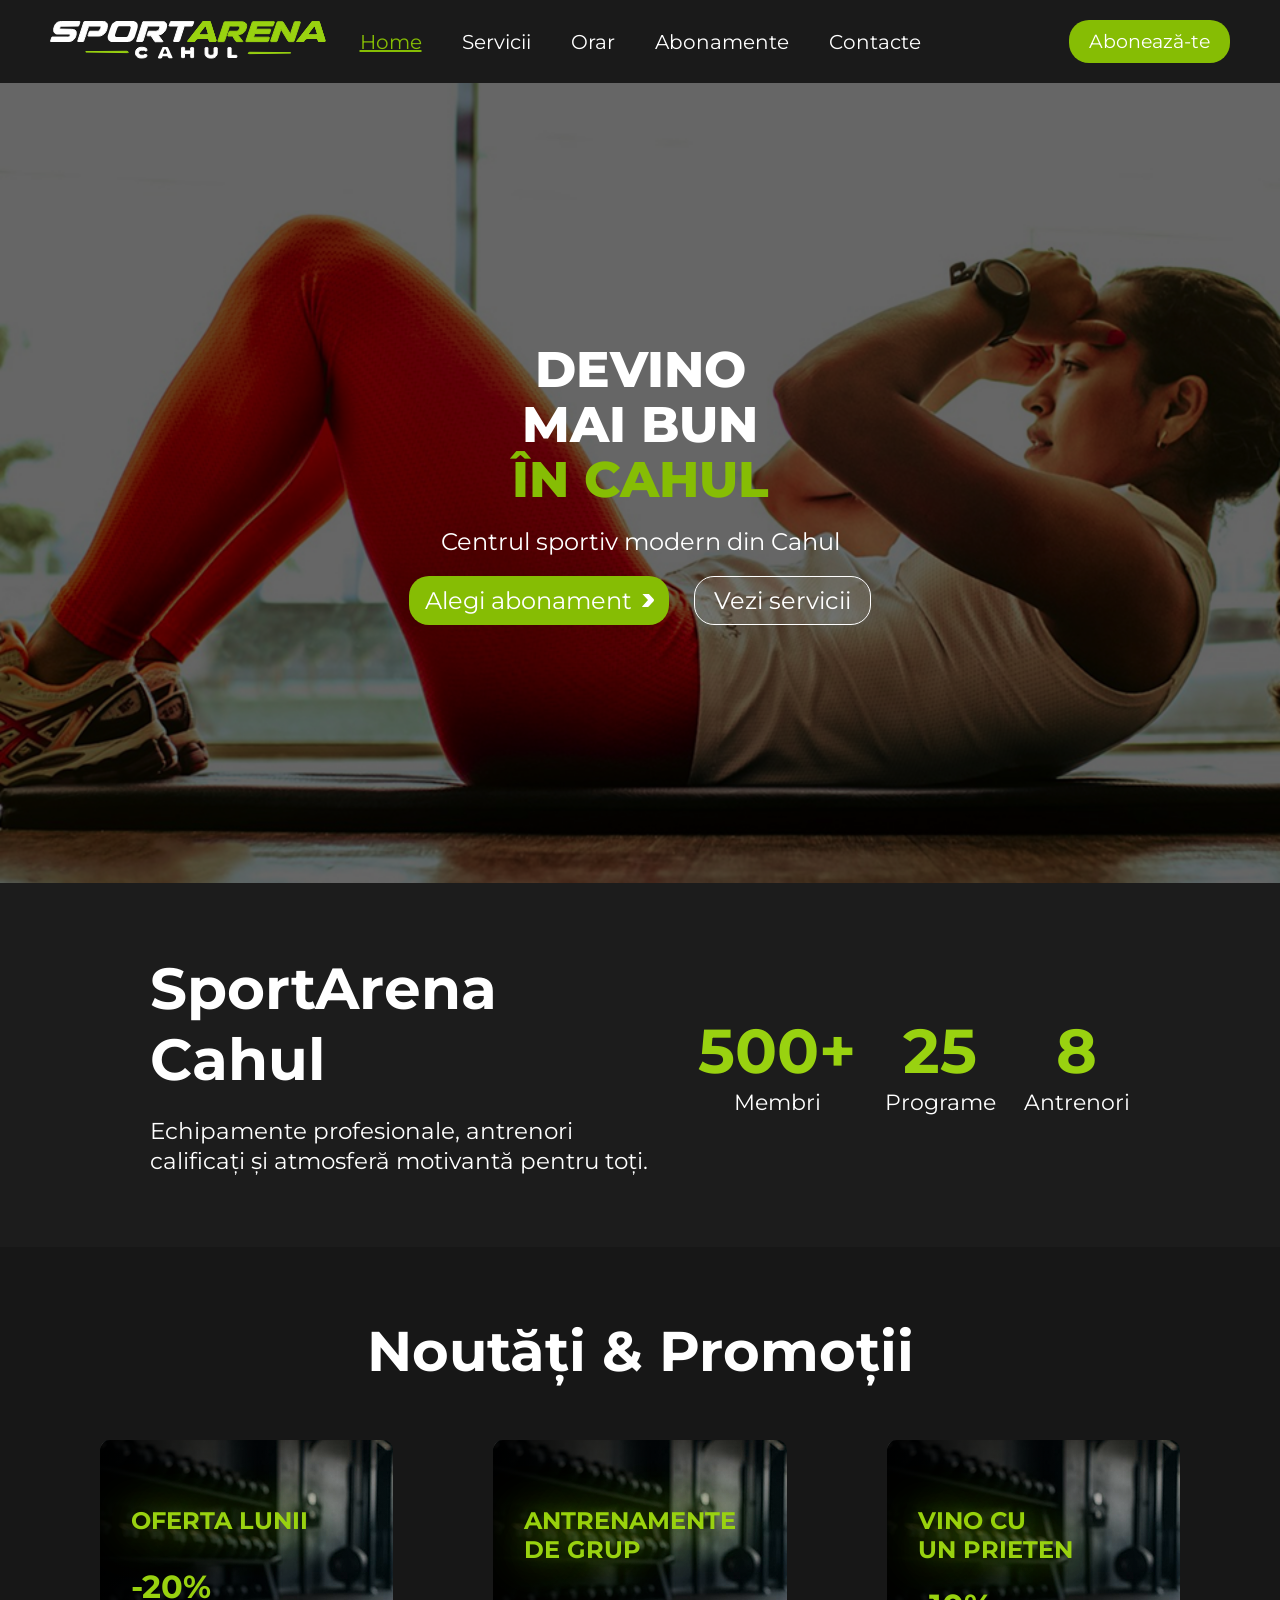
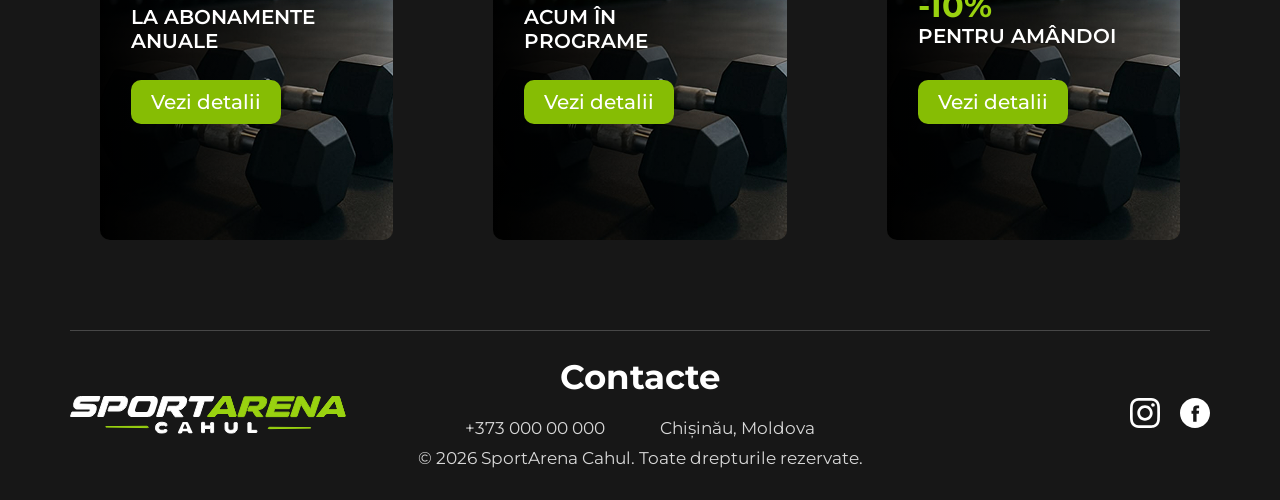
==== index.html @ 08beceee "Add files via upload" ====
<!DOCTYPE html>
<html lang="ro">
<head>
    <meta charset="UTF-8">
    <meta name="viewport" content="width=device-width, initial-scale=1.0">
    <title>SportArena Cahul</title>
    <link rel="stylesheet" href="../style/style-index.css">
    <link rel="icon" type="image/svg+xml" href="../assets/favicon.svg">

</head>
<body>

    <header>
    <nav class="navbar">

        <div class="logo">
            <img src="../assets/logo.svg" alt="SportArena Logo">
        </div>

        <ul class="menu">
            <li><a href="../index.html" class="btn-home">Home</a></li>
            <li><a href="../pages/servicii.html">Servicii</a></li>
            <li><a href="../pages/orar.html">Orar</a></li>
            <li><a href="../pages/abonamente.html">Abonamente</a></li>
            <li><a href="../pages/contacte.html">Contacte</a></li>
        </ul>

        <div class="button-container">
            <a href="../pages/abonamente.html" class="btn">
                Abonează-te
            </a>
        </div>

    </nav>
</header>

    <main>

        <section class="hero">

            <img src="../assets/home-baner.jpg" alt="Fitness">

            <div class="overlay"></div>

        <div class="hero-content">
                <h1>
                    DEVINO <br>
                    MAI BUN <br>
                </h1>
                <h1 class="verde-h1">
                    ÎN CAHUL
                </h1>

                <p class="text">Centrul sportiv modern din Cahul</p>

            <div class="hero-buttons">
                <a href="../pages/abonamente.html" class="btn btn-primary">
                    <span>Alegi abonament</span>
                    <img src="../assets/Vector.svg" alt="Arrow">
                </a>

                <a href="pages/servicii.html" class="btn btn-secondary">
                    Vezi servicii
                </a>
            </div>
        </div>

        </section>

        <section id="about">

    <div class="about-text">
        <h2>SportArena Cahul</h2>

        <p>
            Echipamente profesionale, antrenori calificați și
            atmosferă motivantă pentru toți.
        </p>
    </div>

    <div class="stat">
        <h3>500+</h3>
        <p>Membri</p>
    </div>

    <div class="stat">
        <h3>25</h3>
        <p>Programe</p>
    </div>

    <div class="stat">
        <h3>8</h3>
        <p>Antrenori</p>
    </div>

</section>

        <section id="noutati">

    <h2>Noutăți & Promoții</h2>

    <div class="cards">

        <article class="card card-1">

            <img src="../assets/home-card.jpg" alt="Oferta Lunii">

            <h3>OFERTA LUNII</h3>

            <div class="card-text">
                <div class="discount">-20%</div>

                <div class="description">
                    LA ABONAMENTE <br>
                    ANUALE
                </div>
            </div>

            <a href="../pages/abonamente.html">
                <button>Vezi detalii</button>
            </a>

        </article>

        <article class="card card-2">

            <img src="../assets/home-card.jpg" alt="Antrenamente">

                <h3>
                    ANTRENAMENTE <br>
                    DE GRUP
                </h3>

                <div class="card-text">

                    <div class="description">
                        ACUM ÎN <br>
                        PROGRAME
                    </div>

                </div>

                <a href="../pages/abonamente.html">
                    <button>Vezi detalii</button>
                </a>

        </article>

        <article class="card card-3">

            <img src="../assets/home-card.jpg" alt="Promoție">

            <h3>
                VINO CU <br>
                UN PRIETEN
            </h3>

            <div class="card-text">

                <div class="discount">-10%</div>

                <div class="description">
                    PENTRU AMÂNDOI
                </div>

            </div>

            <a href="../pages/abonamente.html">
                <button>Vezi detalii</button>
            </a>
        </article>

    </div>

</section>

    </main>

    <footer>

    <div class="footer-logo">

        <img src="../assets/logo.svg" alt="SportArena Logo">

    </div>

    <div class="footer-contact">

        <h3>Contacte</h3>

        <div class="footer-info">
            <p>+373 000 00 000</p>
            <p>Chișinău, Moldova</p>
        </div>

        <p>
            © 2026 SportArena Cahul.
            Toate drepturile rezervate.
        </p>

    </div>

    <div class="footer-social">

        <a href="#" class="inst" aria-label="Instagram">
            <svg width="30" height="30" viewBox="0 0 30 30" fill="none" xmlns="http://www.w3.org/2000/svg">
            <path d="M15.0011 0C10.9273 0 10.416 0.0178128 8.81603 0.0906253C7.21914 0.16375 6.12913 0.416563 5.17537 0.7875C4.18879 1.17063 3.35191 1.68313 2.51815 2.51719C1.68377 3.35094 1.17126 4.18781 0.786883 5.17406C0.415004 6.12812 0.161877 7.21844 0.090001 8.81469C0.0187502 10.4147 0 10.9262 0 15C0 19.0737 0.0181255 19.5834 0.0906262 21.1834C0.164065 22.7803 0.41688 23.8703 0.787508 24.8241C1.17095 25.8106 1.68346 26.6475 2.51753 27.4813C3.35097 28.3156 4.18786 28.8294 5.1738 29.2125C6.12819 29.5834 7.21851 29.8363 8.81509 29.9094C10.4151 29.9822 10.9261 30 14.9995 30C19.0736 30 19.5833 29.9822 21.1833 29.9094C22.7802 29.8363 23.8715 29.5834 24.8259 29.2125C25.8121 28.8294 26.6478 28.3156 27.4812 27.4813C28.3156 26.6475 28.8281 25.8106 29.2125 24.8244C29.5812 23.8703 29.8344 22.78 29.9094 21.1838C29.9813 19.5837 30 19.0737 30 15C30 10.9262 29.9813 10.415 29.9094 8.815C29.8344 7.21812 29.5812 6.12812 29.2125 5.17437C28.8281 4.18781 28.3156 3.35094 27.4812 2.51719C26.6468 1.68281 25.8125 1.17031 24.825 0.7875C23.8687 0.416563 22.7781 0.16375 21.1812 0.0906253C19.5811 0.0178128 19.0718 0 14.9967 0H15.0011ZM13.6555 2.70312C14.0548 2.7025 14.5005 2.70312 15.0011 2.70312C19.0061 2.70312 19.4808 2.7175 21.0624 2.78938C22.5249 2.85625 23.3187 3.10063 23.8474 3.30594C24.5474 3.57781 25.0465 3.90281 25.5712 4.42781C26.0962 4.95281 26.4212 5.45281 26.6937 6.15281C26.899 6.68094 27.1437 7.47469 27.2103 8.93719C27.2822 10.5184 27.2978 10.9934 27.2978 14.9966C27.2978 18.9997 27.2822 19.4747 27.2103 21.0559C27.1434 22.5184 26.899 23.3122 26.6937 23.8403C26.4218 24.5403 26.0962 25.0388 25.5712 25.5634C25.0462 26.0884 24.5478 26.4134 23.8474 26.6853C23.3193 26.8916 22.5249 27.1353 21.0624 27.2022C19.4811 27.2741 19.0061 27.2897 15.0011 27.2897C10.9957 27.2897 10.521 27.2741 8.93978 27.2022C7.47727 27.1347 6.68351 26.8903 6.15444 26.685C5.45443 26.4131 4.95443 26.0881 4.42942 25.5631C3.90442 25.0381 3.57941 24.5394 3.30691 23.8391C3.1016 23.3109 2.85691 22.5172 2.79034 21.0547C2.71847 19.4734 2.70409 18.9984 2.70409 14.9928C2.70409 10.9872 2.71847 10.5147 2.79034 8.93344C2.85722 7.47094 3.1016 6.67719 3.30691 6.14844C3.57879 5.44844 3.90442 4.94844 4.42942 4.42344C4.95443 3.89844 5.45443 3.57344 6.15444 3.30094C6.6832 3.09469 7.47727 2.85094 8.93978 2.78375C10.3235 2.72125 10.8598 2.7025 13.6555 2.69938V2.70312Z" fill="currentColor"/>
            <path d="M22.9758 5.1569C22.6198 5.1569 22.2717 5.26249 21.9757 5.4603C21.6797 5.65812 21.449 5.93927 21.3127 6.26822C21.1765 6.59716 21.1409 6.95911 21.2104 7.3083C21.2799 7.65748 21.4514 7.97821 21.7032 8.22992C21.955 8.48163 22.2758 8.65301 22.625 8.72239C22.9742 8.79178 23.3362 8.75604 23.6651 8.61971C23.994 8.48337 24.275 8.25257 24.4728 7.95648C24.6705 7.66038 24.7759 7.31231 24.7758 6.95628C24.7758 5.96253 23.9696 5.1569 22.9758 5.1569Z" fill="currentColor"/>
            <path fill-rule="evenodd" clip-rule="evenodd" d="M14.9688 7.26003C10.7147 7.26003 7.26563 10.7091 7.26563 14.9632C7.26563 19.2172 10.7147 22.6647 14.9688 22.6647C19.2229 22.6647 22.6711 19.2172 22.6711 14.9632C22.6711 10.7091 19.2229 7.26003 14.9688 7.26003ZM15 19.9219C17.7183 19.9219 19.9219 17.7183 19.9219 15C19.9219 12.2818 17.7183 10.0782 15 10.0782C12.2817 10.0782 10.0781 12.2818 10.0781 15C10.0781 17.7183 12.2817 19.9219 15 19.9219Z" fill="currentColor"/>
            </svg>
        </a>

        <a href="#" class="fb" aria-label="Facebook">
            <svg width="30" height="30" viewBox="0 0 30 30" fill="none" xmlns="http://www.w3.org/2000/svg">
            <path fill-rule="evenodd" clip-rule="evenodd" d="M0 15C0 6.71573 6.71573 0 15 0C23.2843 0 30 6.71573 30 15C30 23.2843 23.2843 30 15 30C6.71573 30 0 23.2843 0 15ZM16.5635 23.8197V15.6589H18.8162L19.1147 12.8466H16.5635L16.5673 11.4391C16.5673 10.7056 16.637 10.3126 17.6905 10.3126H19.0988V7.5H16.8457C14.1395 7.5 13.1869 8.86425 13.1869 11.1585V12.8469H11.5V15.6592H13.1869V23.8197H16.5635Z" fill="currentColor"/>
            </svg>
        </a>

    </div>

</footer>

</body>
</html>
---- style/style-index.css ----
/* верхушка */
@import url('https://fonts.googleapis.com/css2?family=Montserrat:wght@300;400;500;600;700;800&display=swap');

:root {
    --color-primary: #D9FF3F;
    --color-secondary: white;
    --font-main: 'Montserrat', sans-serif;
}

* {
    margin: 0;
    padding: 0;
    box-sizing: border-box;
}

body {
    font-family: var(--font-main);
    font-variant-ligatures: no-contextual;
    font-feature-settings: "calt" 0, "clig" 0;
}

html,
body {
    margin: 0;
    padding: 0;
    background-color: #171717;
}

header {
    background-color: #1A1A1A;

    position: sticky;
    top: 0;
    z-index: 1000;

    background-color: #1A1A1A;
}

.navbar {
    display: grid;
    grid-template-columns: 1fr auto 1fr;
    align-items: center;

    padding: 20px 50px;
}

.logo {
    justify-self: start;
}

.menu {
    display: flex;
    gap: 40px;
    list-style: none;
    justify-self: center;
}

.button-container {
    background-color: #86BD04;
    padding: 10px 20px;
    border-radius: 20px;
    justify-self: end;

    transition: 0.3s;
}

.button-container:hover {
    background-color: #74A400;
}

.btn {
    justify-self: end;
    text-decoration: none;
    color: white;
    font-family: var(--font-main);
    font-weight: 400;
    font-size: 19px;
}

.menu a {
    text-decoration: none;
    color: var(--color-secondary);
    font-family: var(--font-main);
    font-weight: 400;
    font-size: 20px;

    transition: 0.3s;
}

.menu a:hover {
    color: var(--color-primary);
}

.menu a.btn-home {
    color: #86BD04;
    text-decoration: underline;
}

/* фотка с затемнением и текстом */

.hero {
    position: relative;
    width: 100%;
    height: 800px;
    overflow: hidden;
}

.hero img {
    width: 100%;
    height: 100%;
    object-fit: cover;
    display: block;
}

.overlay {
    position: absolute;
    inset: 0;
    background-color: rgba(0, 0, 0, 0.6);
}

.hero-content {
    position: absolute;
    inset: 0;
    z-index: 2;

    display: flex;
    flex-direction: column;
    justify-content: center;
    align-items: center;

    text-align: center;
}

.hero-content h1 {
    color: white;
    font-family: var(--font-main);
    font-size: 50px;
    font-weight: 800;
    line-height: 1.1;
    margin: 0;
}

.hero-content .verde-h1 {
    color: #86BD04;
}

.hero-content .text {
    color: var(--color-secondary);
    font-family: var(--font-main);
    font-size: 24px;
    font-weight: 400;

    padding: 0;
    margin-top: 20px;
}

/* кнопки на банере в начале */

.hero-buttons {
    display: flex;
    justify-content: center;
    gap: 25px;

    margin-top: 20px;
}

.hero-buttons .btn {
    text-decoration: none;
    display: flex;
    align-items: center;
    justify-content: center;
    gap: 10px;
    font-family: var(--font-main);
    font-size: 24px;
    font-weight: 400;

    transition: 0.3s;
}

.btn-primary {
    width: 260px;
    height: 49px;

    background-color: #86BD04;
    color: white;

    border-radius: 20px;
}

.btn-primary:hover {
    background-color: #74A400;
}

.btn-primary img {
    width: 12px;
    height: 13px;
}

.btn-secondary {
    width: 177px;
    height: 49px;

    background-color: rgba(255, 255, 255, 0.1);
    color: white;

    border: 0.5px solid white;
    border-radius: 20px;
}

.btn-secondary:hover {
    background-color: rgba(255, 255, 255, 0.2);
}

/* про спорт арена */

#about {
    background: #1c1c1c;

    display: flex;
    justify-content: space-between;
    align-items: center;

    padding: 70px 150px;
}

#about div:first-child {
    max-width: 520px;
}

#about h2 {
    color: white;

    font-size: 58px;
    font-weight: 700;

    margin-bottom: 22px;
}

#about p {
    color: white;

    font-size: 23px;
    line-height: 1.3;
}

#about h3 {
    color: #99D210;

    font-size: 62px;
    font-weight: 700;

    text-align: center;
}

#about div:not(:first-child) p {
    text-align: center;
    font-size: 22px;
}

/* заголовок нового блока с карточками */

#noutati {
    background: #171717;

    padding: 70px 100px 90px;
}

#noutati h2 {
    text-align: center;

    color: white;

    font-size: 56px;
    font-weight: 700;

    margin-bottom: 55px;
}

/* карточки с скидками */

.card-text {
    position: absolute;

    top: 164px;
    left: 31px;

    display: flex;
    flex-direction: column;

    gap: 0;
}

.discount {
    color: #99D210;

    font-size: 32px;
    font-weight: 700;

    line-height: 1;
}

.description {
    margin-top: 2px;

    color: #FFFFFF;

    font-size: 20px;
    font-weight: 600;

    text-transform: uppercase;

    line-height: 1.2;
}

.cards {
    display: flex;
    justify-content: center;
    gap: 100px;

}

.card-1 .card-text {
    top: 131px; /* 66 + 24 + 41 */
    left: 31px;
}

.card-1 a {
    top: 235px;
}

.card-2 .card-text {
    top: 130px;
    left: 31px;
}

.card-2 a {
    top: 248px;
}

.card-3 .card-text {
    position: absolute;
    top: 150px;
    left: 31px;
}

.card-3 .discount {
    font-size: 32px;
    font-weight: 700;
    color: #99D210;
    line-height: 1;
}

.card-3 .description {
    margin-top: 2px;
    font-size: 20px;
    font-weight: 600;
    color: white;
    text-transform: uppercase;
}

.card-2 .description {
    margin-top: 35px;
}


.cards article {
    position: relative;

    width: 330px;
    height: 400px;

    overflow: hidden;
    border-radius: 10px;

    transition: 0.3s;
}

.cards article:hover {
    filter: drop-shadow(0px 0px 30px rgba(153, 210, 16, 0.2));
}

.cards article img {
    width: 100%;
    height: 100%;

    object-fit: cover;

    display: block;
}

.cards article::before {
    content: "";

    position: absolute;
    inset: 0;

    background: linear-gradient(
        267deg,
        rgba(31, 31, 31, 0) 0%,
        rgba(0, 0, 0, 1) 100%
    );
}

.cards article h3 {
    position: absolute;

    top: 66px;
    left: 31px;

    color: #99D210;

    font-size: 24px;
    font-weight: 700;

    text-shadow: 0px 0px 48px #99D210;
}

.cards article p {
    position: absolute;

    top: 164px;
    left: 31px;

    color: white;

    font-size: 20px;
    font-weight: 600;

    line-height: normal;
}

.cards article p .green {
    color: #99D210;

    font-size: 32px;
    font-weight: 700;
}

.cards article a {
    position: absolute;
    top: 240px;
    left: 31px;
}

.cards article button {
    width: 150px;
    height: 44px;

    border: none;
    border-radius: 10px;

    background: #86BD04;

    color: white;

    font-family: var(--font-main);
    font-size: 20px;
    font-weight: 500;

    cursor: pointer;

    transition: 0.3s;
}

.cards article button:hover {
    background: #74A400;
}

/* подвал */

footer h3 {
    color: white;

    text-align: center;

    font-size: 34px;

    margin-bottom: 15px;
}

footer p {
    color: #d8d8d8;

    text-align: center;

    font-size: 17px;

    margin: 5px 0;
}

footer img {
    display: block;
}

footer div:last-child {
    display: flex;

    gap: 20px;

    align-items: center;
}

footer::before {
    content: "";
    position: absolute;
    top: 0;
    left: 70px;
    right: 70px;
    height: 1px;
    background: #474747;
}

.footer-contact {
    position: absolute;
    left: 50%;
    transform: translateX(-50%);
    text-align: center;
}

footer {
    background: #171717;
    position: relative;

    border-top: 1px solid #474747;

    display: flex;

    justify-content: space-between;
    align-items: center;

    padding: 30px 100px;
    padding: 30px 70px;

    min-height: 170px;
    padding: 35px 70px;

    border-top: none;
}

.footer-info {
    display: flex;
    justify-content: center;
    align-items: center;
    gap: 55px;

    margin-top: 20px 0;
}

.inst,
.fb {
    color: white;
    transition: color 0.3s;
}

.inst:hover,
.fb:hover {
    color: var(--color-primary);
}
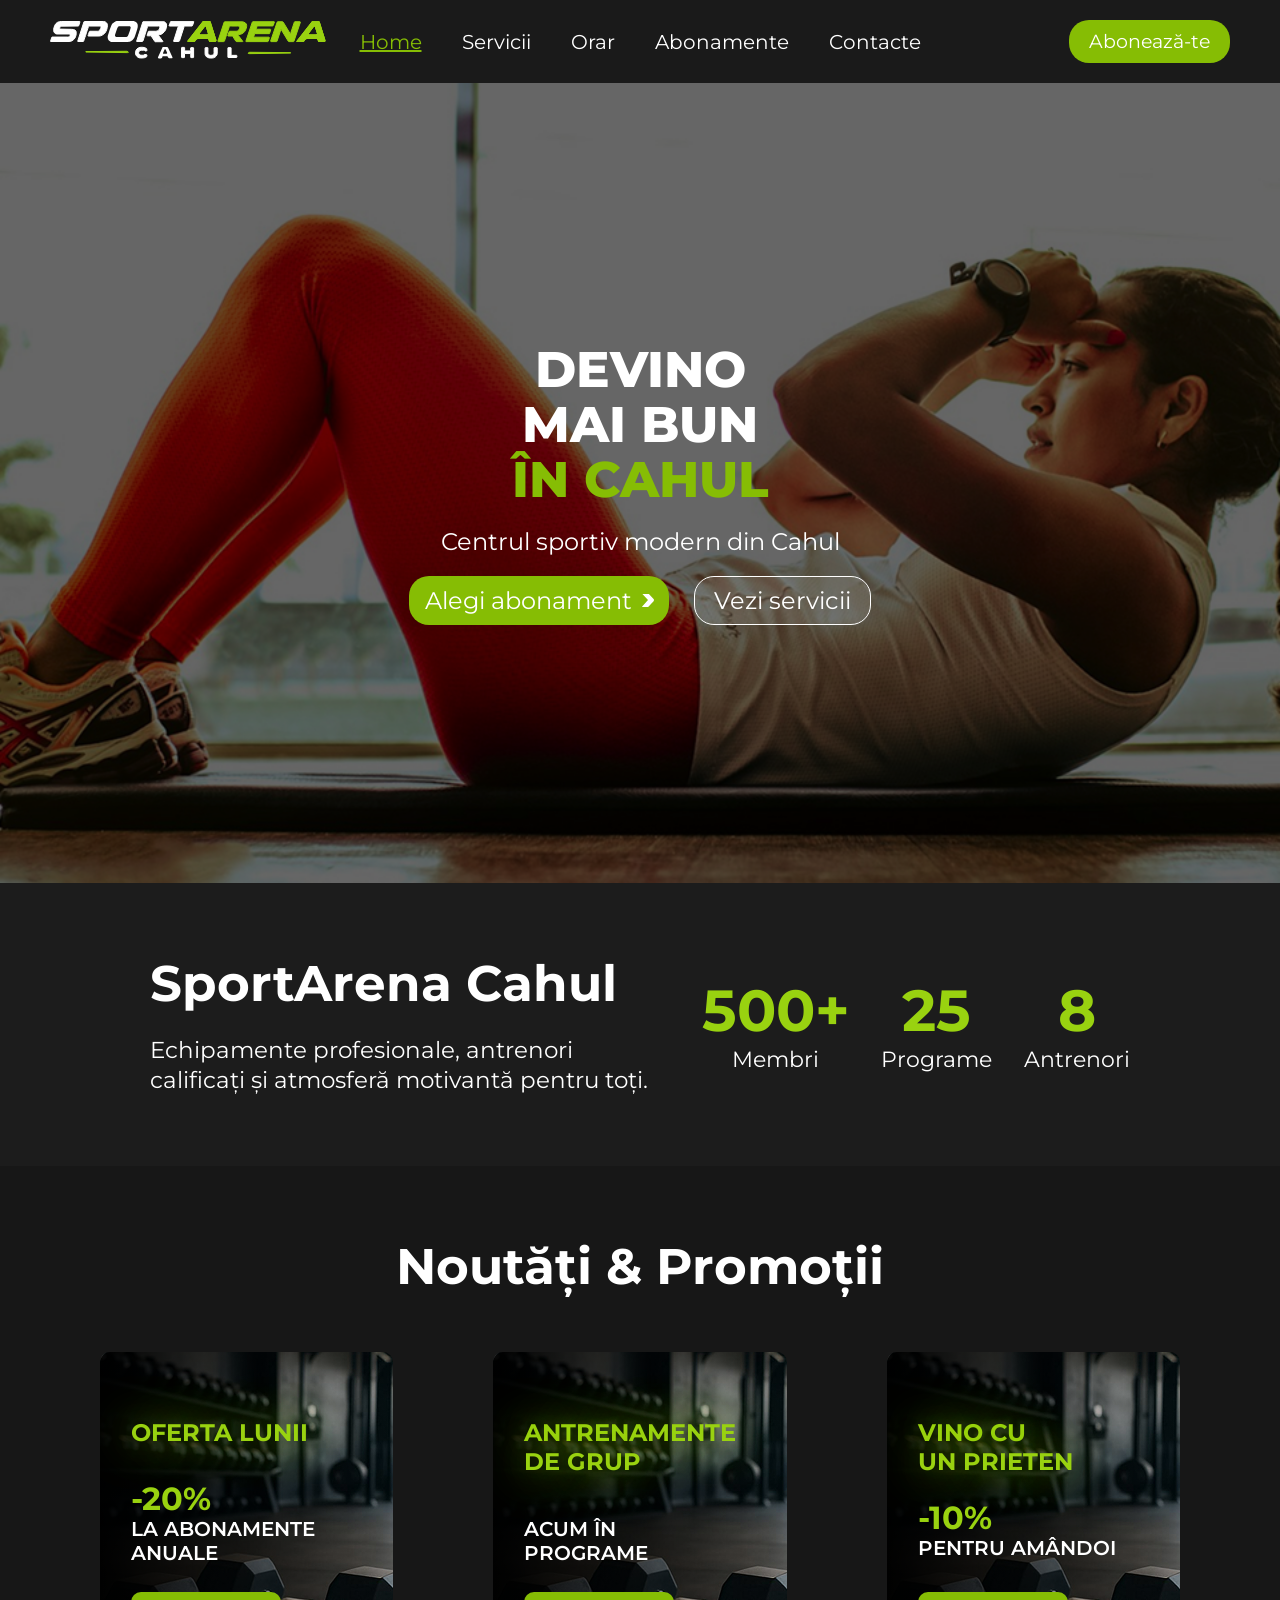
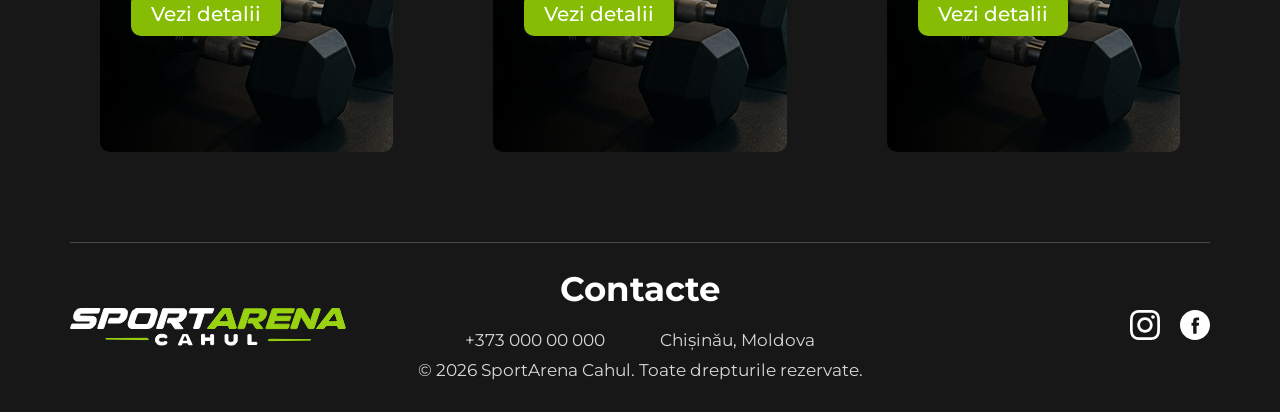
==== commit 113cc0b1: "Add files via upload" ====
--- a/index.html
+++ b/index.html
@@ -8,6 +8,7 @@
     <link rel="icon" type="image/svg+xml" href="../assets/favicon.svg">
 
 </head>
+<script src="js/main.js"></script>
 <body>
 
     <header>
--- a/style/style-index.css
+++ b/style/style-index.css
@@ -230,7 +230,7 @@
 #about h2 {
     color: white;
 
-    font-size: 58px;
+    font-size: 50px;
     font-weight: 700;
 
     margin-bottom: 22px;
@@ -246,7 +246,7 @@
 #about h3 {
     color: #99D210;
 
-    font-size: 62px;
+    font-size: 58px;
     font-weight: 700;
 
     text-align: center;
@@ -270,7 +270,7 @@
 
     color: white;
 
-    font-size: 56px;
+    font-size: 50px;
     font-weight: 700;
 
     margin-bottom: 55px;
@@ -556,3 +556,49 @@
 .fb:hover {
     color: var(--color-primary);
 }
+
+
+.hidden {
+    opacity: 0;
+    transform: translateY(50px);
+    transition:
+        opacity 0.8s ease,
+        transform 0.8s ease;
+}
+
+.show {
+    opacity: 1;
+    transform: translateY(0);
+}
+
+.card {
+    transition:
+        transform 0.35s ease,
+        box-shadow 0.35s ease;
+}
+
+.card:hover {
+    transform: translateY(-10px) scale(1.04);
+
+    box-shadow:
+        0 15px 35px rgba(0,0,0,0.2);
+}
+
+button,
+.btn {
+    transition:
+        transform 0.3s ease,
+        box-shadow 0.3s ease;
+}
+
+button:hover,
+.btn:hover {
+    transform: scale(1.05);
+
+    box-shadow:
+        0 10px 25px rgba(0,0,0,0.2);
+}
+
+html {
+    scroll-behavior: smooth;
+}
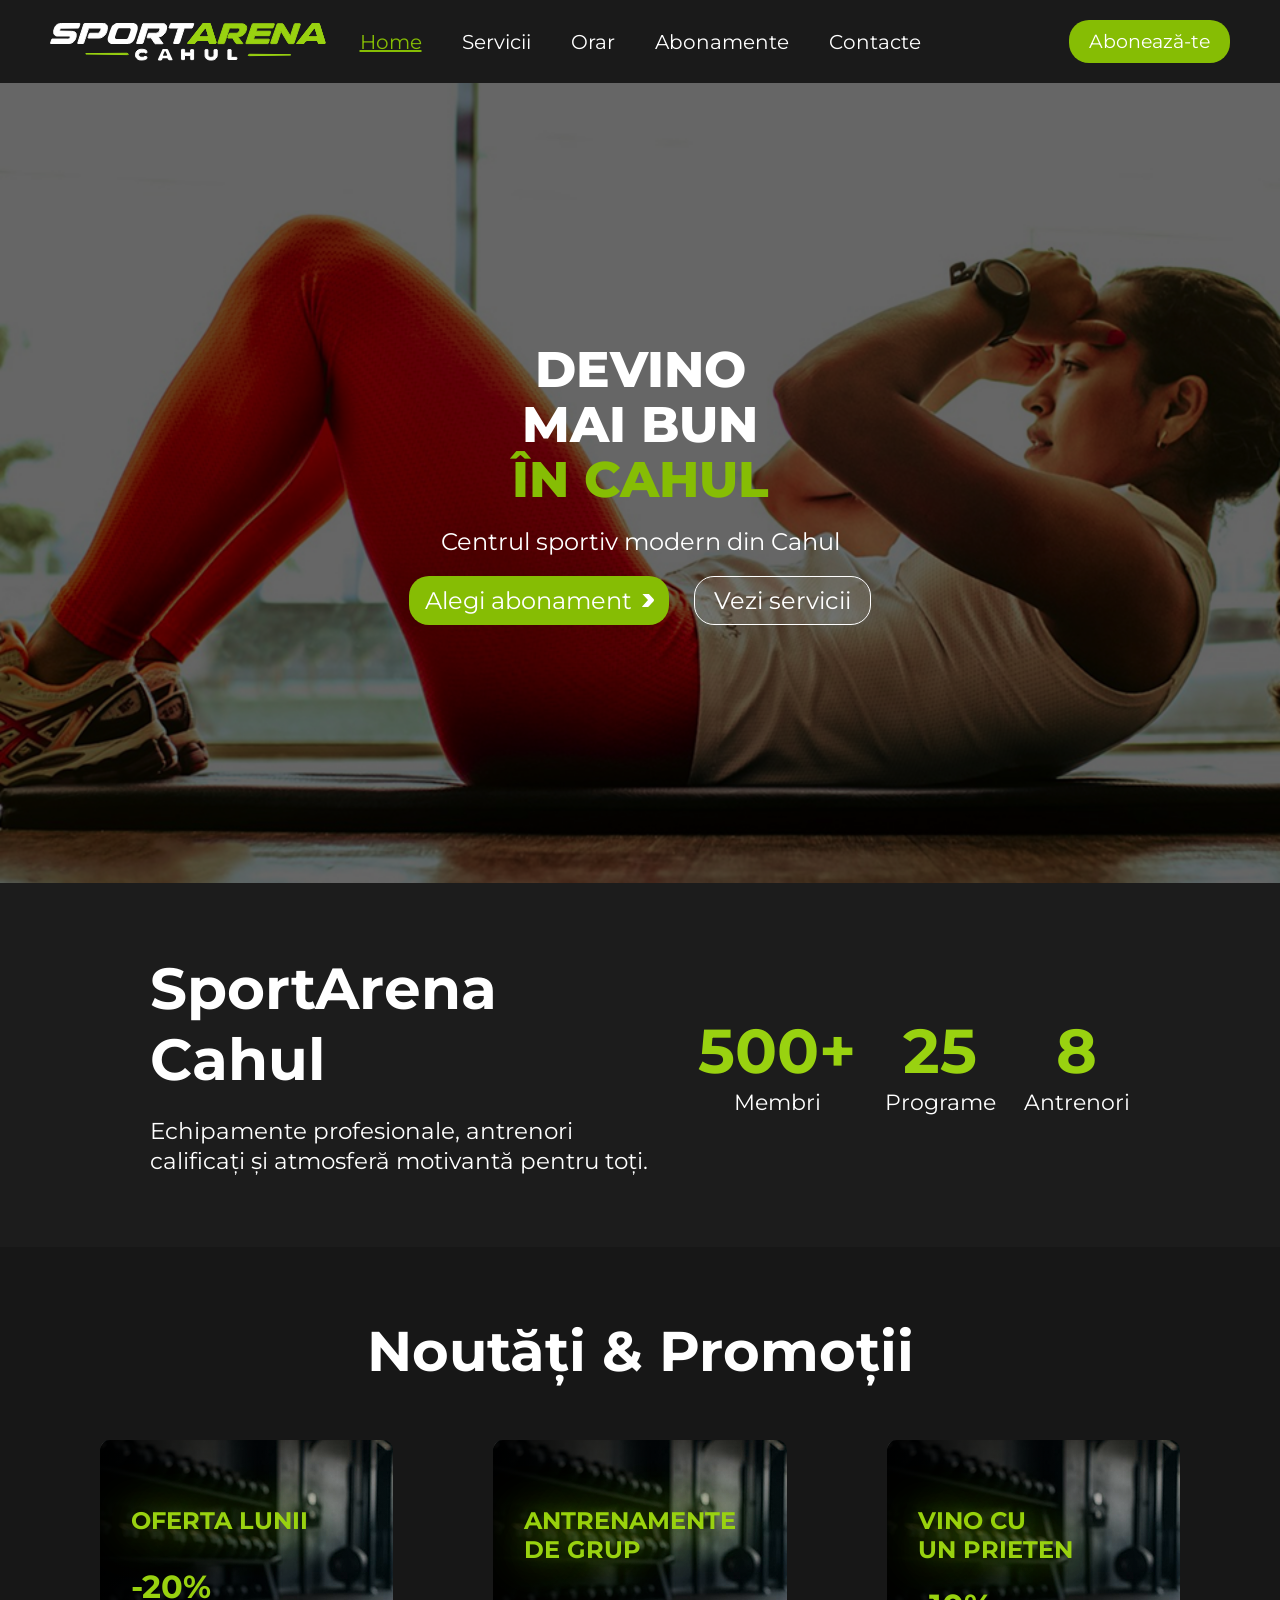
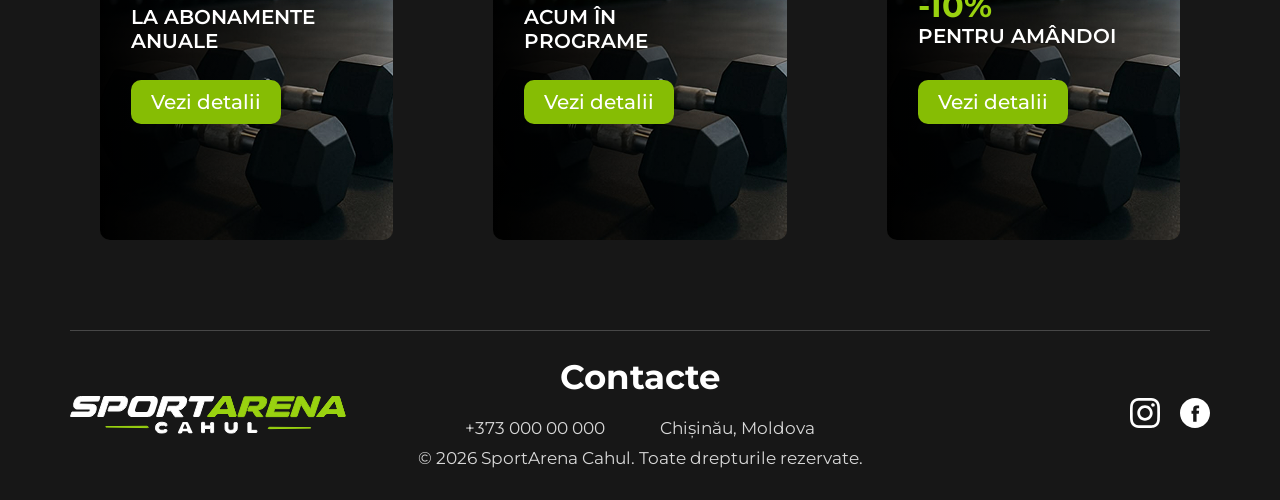
==== commit 61106850: "Add files via upload" ====
--- a/index.html
+++ b/index.html
@@ -4,30 +4,41 @@
     <meta charset="UTF-8">
     <meta name="viewport" content="width=device-width, initial-scale=1.0">
     <title>SportArena Cahul</title>
-    <link rel="stylesheet" href="../style/style-index.css">
-    <link rel="icon" type="image/svg+xml" href="../assets/favicon.svg">
+    <link rel="stylesheet" href="style/style-index.css">
+    <link rel="stylesheet" href="style/reveal.css">
+    <link rel="icon" type="image/svg+xml" href="assets/favicon.svg">
 
 </head>
-<script src="js/main.js"></script>
 <body>
 
     <header>
+    <input type="checkbox" id="menu-toggle" class="menu-toggle-checkbox">
+
     <nav class="navbar">
 
         <div class="logo">
-            <img src="../assets/logo.svg" alt="SportArena Logo">
-        </div>
+            <img src="assets/logo.svg" alt="SportArena Logo">
+        </div>
+
+        <label for="menu-toggle" class="hamburger" aria-label="Deschide meniul">
+            <span></span>
+            <span></span>
+            <span></span>
+        </label>
 
         <ul class="menu">
-            <li><a href="../index.html" class="btn-home">Home</a></li>
-            <li><a href="../pages/servicii.html">Servicii</a></li>
-            <li><a href="../pages/orar.html">Orar</a></li>
-            <li><a href="../pages/abonamente.html">Abonamente</a></li>
-            <li><a href="../pages/contacte.html">Contacte</a></li>
+            <li><a href="index.html" class="btn-home">Home</a></li>
+            <li><a href="pages/servicii.html">Servicii</a></li>
+            <li><a href="pages/orar.html">Orar</a></li>
+            <li><a href="pages/abonamente.html">Abonamente</a></li>
+            <li><a href="pages/contacte.html">Contacte</a></li>
+            <li class="menu-cta-mobile">
+                <a href="pages/abonamente.html" class="btn">Abonează-te</a>
+            </li>
         </ul>
 
         <div class="button-container">
-            <a href="../pages/abonamente.html" class="btn">
+            <a href="pages/abonamente.html" class="btn">
                 Abonează-te
             </a>
         </div>
@@ -39,7 +50,7 @@
 
         <section class="hero">
 
-            <img src="../assets/home-baner.jpg" alt="Fitness">
+            <img src="assets/home-baner.jpg" alt="Fitness">
 
             <div class="overlay"></div>
 
@@ -55,9 +66,9 @@
                 <p class="text">Centrul sportiv modern din Cahul</p>
 
             <div class="hero-buttons">
-                <a href="../pages/abonamente.html" class="btn btn-primary">
+                <a href="pages/abonamente.html" class="btn btn-primary">
                     <span>Alegi abonament</span>
-                    <img src="../assets/Vector.svg" alt="Arrow">
+                    <img src="assets/Vector.svg" alt="Arrow">
                 </a>
 
                 <a href="pages/servicii.html" class="btn btn-secondary">
@@ -104,7 +115,7 @@
 
         <article class="card card-1">
 
-            <img src="../assets/home-card.jpg" alt="Oferta Lunii">
+            <img src="assets/home-card.jpg" alt="Oferta Lunii">
 
             <h3>OFERTA LUNII</h3>
 
@@ -117,7 +128,7 @@
                 </div>
             </div>
 
-            <a href="../pages/abonamente.html">
+            <a href="pages/abonamente.html">
                 <button>Vezi detalii</button>
             </a>
 
@@ -125,7 +136,7 @@
 
         <article class="card card-2">
 
-            <img src="../assets/home-card.jpg" alt="Antrenamente">
+            <img src="assets/home-card.jpg" alt="Antrenamente">
 
                 <h3>
                     ANTRENAMENTE <br>
@@ -141,7 +152,7 @@
 
                 </div>
 
-                <a href="../pages/abonamente.html">
+                <a href="pages/abonamente.html">
                     <button>Vezi detalii</button>
                 </a>
 
@@ -149,7 +160,7 @@
 
         <article class="card card-3">
 
-            <img src="../assets/home-card.jpg" alt="Promoție">
+            <img src="assets/home-card.jpg" alt="Promoție">
 
             <h3>
                 VINO CU <br>
@@ -166,7 +177,7 @@
 
             </div>
 
-            <a href="../pages/abonamente.html">
+            <a href="pages/abonamente.html">
                 <button>Vezi detalii</button>
             </a>
         </article>
@@ -181,7 +192,7 @@
 
     <div class="footer-logo">
 
-        <img src="../assets/logo.svg" alt="SportArena Logo">
+        <img src="assets/logo.svg" alt="SportArena Logo">
 
     </div>
 
@@ -221,5 +232,7 @@
 
 </footer>
 
+    <script src="js/reveal.js"></script>
+
 </body>
 </html>
--- a/style/style-index.css
+++ b/style/style-index.css
@@ -48,11 +48,51 @@
     justify-self: start;
 }
 
+.logo img {
+    display: block;
+    height: 38px;
+    width: auto;
+}
+
 .menu {
     display: flex;
     gap: 40px;
     list-style: none;
     justify-self: center;
+}
+
+.menu-toggle-checkbox {
+    display: none;
+}
+
+.hamburger {
+    display: none;
+    flex-direction: column;
+    justify-content: center;
+    align-items: center;
+    gap: 5px;
+
+    width: 44px;
+    height: 44px;
+
+    justify-self: end;
+
+    cursor: pointer;
+}
+
+.hamburger span {
+    display: block;
+    width: 26px;
+    height: 2px;
+
+    background: white;
+    border-radius: 2px;
+
+    transition: 0.3s;
+}
+
+.menu-cta-mobile {
+    display: none;
 }
 
 .button-container {
@@ -230,7 +270,7 @@
 #about h2 {
     color: white;
 
-    font-size: 50px;
+    font-size: 58px;
     font-weight: 700;
 
     margin-bottom: 22px;
@@ -246,7 +286,7 @@
 #about h3 {
     color: #99D210;
 
-    font-size: 58px;
+    font-size: 62px;
     font-weight: 700;
 
     text-align: center;
@@ -270,7 +310,7 @@
 
     color: white;
 
-    font-size: 50px;
+    font-size: 56px;
     font-weight: 700;
 
     margin-bottom: 55px;
@@ -320,7 +360,7 @@
 }
 
 .card-1 .card-text {
-    top: 131px; /* 66 + 24 + 41 */
+    top: 131px;
     left: 31px;
 }
 
@@ -557,48 +597,247 @@
     color: var(--color-primary);
 }
 
-
-.hidden {
-    opacity: 0;
-    transform: translateY(50px);
-    transition:
-        opacity 0.8s ease,
-        transform 0.8s ease;
-}
-
-.show {
-    opacity: 1;
-    transform: translateY(0);
-}
-
-.card {
-    transition:
-        transform 0.35s ease,
-        box-shadow 0.35s ease;
-}
-
-.card:hover {
-    transform: translateY(-10px) scale(1.04);
-
-    box-shadow:
-        0 15px 35px rgba(0,0,0,0.2);
-}
-
-button,
-.btn {
-    transition:
-        transform 0.3s ease,
-        box-shadow 0.3s ease;
-}
-
-button:hover,
-.btn:hover {
-    transform: scale(1.05);
-
-    box-shadow:
-        0 10px 25px rgba(0,0,0,0.2);
-}
-
-html {
-    scroll-behavior: smooth;
-}+/* ===================== МОБИЛЬНАЯ АДАПТАЦИЯ ===================== */
+
+@media (max-width: 768px) {
+
+    /* навигация */
+
+    .navbar {
+        grid-template-columns: auto auto;
+        justify-content: space-between;
+
+        padding: 16px 20px;
+    }
+
+    .logo img {
+        height: 30px;
+    }
+
+    .hamburger {
+        display: flex;
+    }
+
+    .button-container {
+        display: none;
+    }
+
+    .menu {
+        position: absolute;
+        top: 100%;
+        left: 0;
+        right: 0;
+
+        grid-column: 1 / -1;
+
+        width: 100%;
+
+        flex-direction: column;
+        gap: 0;
+
+        background-color: #1A1A1A;
+        border-top: 1px solid #2A2A2A;
+
+        max-height: 0;
+        overflow: hidden;
+
+        transition: max-height 0.35s ease;
+    }
+
+    .menu li {
+        width: 100%;
+        text-align: center;
+    }
+
+    .menu a {
+        display: block;
+        padding: 16px 20px;
+
+        font-size: 18px;
+    }
+
+    .menu-cta-mobile {
+        display: list-item;
+
+        padding: 16px 20px 20px;
+    }
+
+    .menu-cta-mobile .btn {
+        display: block;
+
+        width: 100%;
+
+        padding: 12px 0;
+
+        text-align: center;
+
+        background-color: #86BD04;
+        border-radius: 20px;
+    }
+
+    .menu-toggle-checkbox:checked ~ .navbar .menu {
+        max-height: 420px;
+    }
+
+    .hamburger {
+        position: relative;
+        z-index: 1001;
+    }
+
+    .menu-toggle-checkbox:checked ~ .navbar .hamburger span:nth-child(1) {
+        transform: translateY(7px) rotate(45deg);
+    }
+
+    .menu-toggle-checkbox:checked ~ .navbar .hamburger span:nth-child(2) {
+        opacity: 0;
+    }
+
+    .menu-toggle-checkbox:checked ~ .navbar .hamburger span:nth-child(3) {
+        transform: translateY(-7px) rotate(-45deg);
+    }
+
+    /* hero */
+
+    .hero {
+        height: 600px;
+    }
+
+    .hero-content h1 {
+        font-size: 34px;
+    }
+
+    .hero-content .text {
+        font-size: 18px;
+
+        padding: 0 24px;
+    }
+
+    .hero-buttons {
+        flex-direction: column;
+        width: 100%;
+
+        gap: 14px;
+
+        padding: 0 24px;
+    }
+
+    .hero-buttons .btn {
+        font-size: 18px;
+    }
+
+    .btn-primary,
+    .btn-secondary {
+        width: 100%;
+    }
+
+    /* про спорт арена */
+
+    #about {
+        flex-direction: column;
+
+        gap: 36px;
+
+        padding: 50px 24px;
+        text-align: center;
+    }
+
+    #about div:first-child {
+        max-width: 100%;
+    }
+
+    #about h2 {
+        font-size: 36px;
+    }
+
+    #about p {
+        font-size: 18px;
+    }
+
+    #about h3 {
+        font-size: 42px;
+    }
+
+    #about div:not(:first-child) p {
+        font-size: 18px;
+    }
+
+    /* карточки новостей */
+
+    #noutati {
+        padding: 50px 24px 60px;
+    }
+
+    #noutati h2 {
+        font-size: 32px;
+
+        margin-bottom: 32px;
+    }
+
+    .cards {
+        flex-direction: column;
+        align-items: center;
+
+        gap: 28px;
+    }
+
+    .cards article {
+        width: 100%;
+        max-width: 330px;
+        height: 400px;
+    }
+
+    /* подвал */
+
+    footer {
+        flex-direction: column;
+
+        gap: 24px;
+
+        padding: 30px 24px;
+
+        min-height: auto;
+    }
+
+    .footer-contact {
+        position: static;
+        transform: none;
+    }
+
+    footer::before {
+        display: none;
+    }
+
+    .footer-info {
+        gap: 24px;
+
+        flex-wrap: wrap;
+    }
+}
+
+@media (max-width: 480px) {
+
+    .hero {
+        height: 520px;
+    }
+
+    .hero-content h1 {
+        font-size: 28px;
+    }
+
+    #about h2 {
+        font-size: 28px;
+    }
+
+    #about h3 {
+        font-size: 34px;
+    }
+
+    #noutati h2 {
+        font-size: 26px;
+    }
+
+    .cards article {
+        width: 100%;
+        max-width: 300px;
+    }
+}
--- a/style/reveal.css
+++ b/style/reveal.css
@@ -0,0 +1,26 @@
+/* ===================================================================
+   reveal.css — простой эффект плавного появления блоков при скролле
+   Подключается на всех страницах вместе с reveal.js
+=================================================================== */
+
+.reveal {
+    opacity: 0;
+    transform: translateY(24px);
+    transition: opacity 0.6s ease, transform 0.6s ease;
+}
+
+.reveal.is-visible {
+    opacity: 1;
+    transform: translateY(0);
+}
+
+/* Уважаем настройку "уменьшить анимацию" в ОС пользователя */
+@media (prefers-reduced-motion: reduce) {
+
+    .reveal,
+    .reveal.is-visible {
+        opacity: 1;
+        transform: none;
+        transition: none;
+    }
+}
